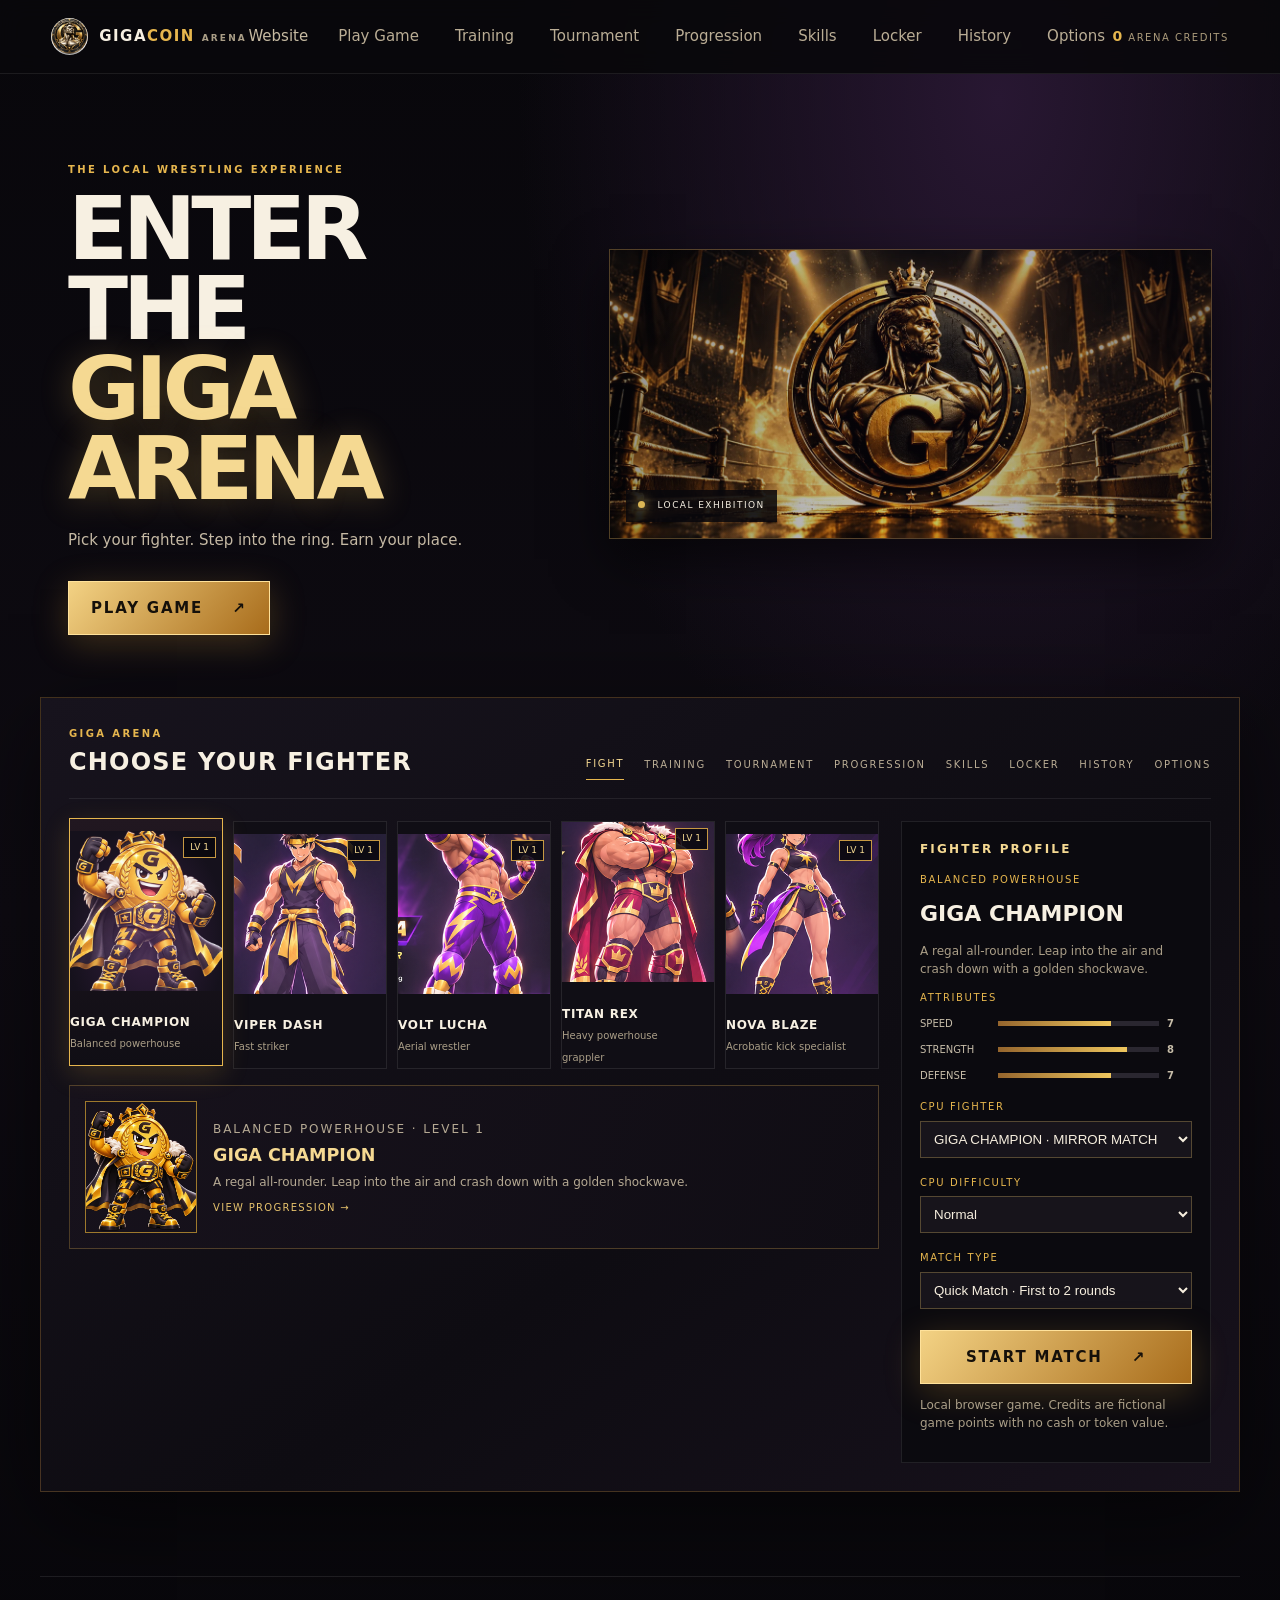
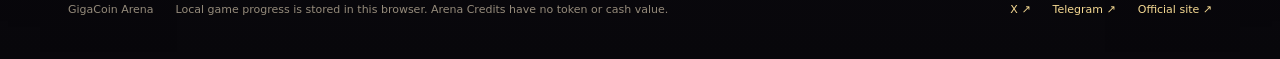
==== arena-play.html @ ba06111b "Add files via upload" ====
<!doctype html>
<html lang="en">
<head>
  <meta charset="utf-8"><meta name="viewport" content="width=device-width,initial-scale=1,viewport-fit=cover">
  <meta name="theme-color" content="#08070c"><meta name="description" content="Play GigaCoin Arena, a local wrestling fighting game.">
  <title>GigaCoin Arena — Play</title><link rel="icon" href="favicon.svg" type="image/svg+xml"><style>:root{color-scheme:dark;--bg:#09080c;--panel:#111018;--line:#624a22;--gold:#e6b64e;--gold2:#f5d992;--muted:#aa9e87;--purple:#8e55d2}*{box-sizing:border-box}body{margin:0;background:radial-gradient(ellipse at 78% 6%,#281732 0,transparent 34%),linear-gradient(#08070b,#0e0b12 55%,#08070b);color:#f7f0e2;font:15px/1.5 system-ui,Segoe UI,sans-serif}button,a{font:inherit}button{cursor:pointer;color:inherit}a{color:inherit;text-decoration:none}.topbar{height:74px;display:flex;align-items:center;justify-content:space-between;padding:0 max(4vw,22px);border-bottom:1px solid #ffffff15;background:#09080ce8;position:sticky;top:0;z-index:20;backdrop-filter:blur(12px)}.brand{display:flex;align-items:center;gap:11px;font-weight:900;letter-spacing:.1em}.brand img{width:37px;height:37px;object-fit:cover;border-radius:50%}.gold{color:var(--gold)}.brand small{font-size:9px;letter-spacing:.24em;color:var(--muted)}nav{display:flex;align-items:center;gap:24px}nav a{color:#c6baa2}nav button,.screen-tabs button{border:0;background:none;color:#baad95}nav button:hover,nav a:hover,.screen-tabs button:hover{color:var(--gold2)}.wallet{font-size:10px;letter-spacing:.15em;color:#ab9b7b}.wallet b{color:var(--gold);font-size:14px}.intro{max-width:1200px;margin:auto;padding:78px 28px 62px;display:grid;grid-template-columns:.9fr 1.1fr;gap:48px;align-items:center}.eyebrow{color:var(--gold);letter-spacing:.24em;font-size:10px;font-weight:800}.intro h1{font-size:clamp(48px,7vw,88px);line-height:.91;margin:12px 0 20px;letter-spacing:-.06em}.intro h1 span{color:var(--gold2);text-shadow:0 3px 32px #e6b64e44}.intro p:not(.eyebrow){color:#c5b9a4}.gold-button{border:1px solid #ffe29b;padding:15px 22px;margin-top:14px;background:linear-gradient(130deg,#f3d284,#a86c1b);color:#15100a;font-weight:900;letter-spacing:.12em;box-shadow:0 8px 35px #d89f3840}.gold-button span{margin-left:22px}.intro-art{height:290px;border:1px solid #d2a74c57;position:relative;overflow:hidden;box-shadow:0 20px 50px #0009}.intro-art:after{content:'';position:absolute;inset:0;background:linear-gradient(90deg,#09080c44,transparent 50%,#09080c66)}.intro-art img{height:100%;width:100%;object-fit:cover;opacity:.77}.live-tag{position:absolute;z-index:1;bottom:16px;left:16px;background:#09080cdc;padding:9px 12px;font-size:9px;letter-spacing:.16em}.live-tag i{display:inline-block;background:#dcb756;width:7px;height:7px;border-radius:50%;margin-right:8px;box-shadow:0 0 12px #ffdb70}.game-shell{max-width:1200px;margin:0 auto 84px;padding:28px;border:1px solid #a87a2f55;background:linear-gradient(145deg,#17131d,#0e0c12 58%,#17111c);box-shadow:0 26px 90px #0008}.game-heading{display:flex;justify-content:space-between;align-items:end;border-bottom:1px solid #ffffff13;padding-bottom:18px;margin-bottom:22px}.game-heading .eyebrow{margin:0}.game-heading h2{font-size:24px;letter-spacing:.05em;margin:3px 0 0}.screen-tabs{display:flex;gap:20px}.screen-tabs button{font-size:10px;letter-spacing:.17em;padding:8px 0}.screen-tabs button.selected{color:var(--gold2);border-bottom:1px solid var(--gold)}.view-grid{display:grid;grid-template-columns:minmax(0,1fr) 310px;gap:22px}.fighters{display:grid;grid-template-columns:repeat(5,1fr);gap:10px}.fighter-card{border:1px solid #ffffff17;background:#100e15;padding:0;text-align:left;transition:.2s;overflow:hidden}.fighter-card:hover,.fighter-card.active{border-color:var(--gold);transform:translateY(-3px);box-shadow:0 8px 25px #d9aa3930}.fighter-card canvas{width:100%;height:150px;background:linear-gradient(#251e32,#101015);display:block}.fighter-meta{padding:12px}.fighter-meta b{display:block;font-size:12px;letter-spacing:.06em}.fighter-meta small{color:var(--muted);font-size:10px}.side-panel{border:1px solid #ffffff17;background:#0b0a0f;padding:18px}.side-panel h3{margin:0 0 14px;color:var(--gold2);font-size:12px;letter-spacing:.18em}.stat{margin:11px 0;font-size:10px;color:#c7bda9;display:grid;grid-template-columns:70px 1fr 25px;gap:8px;align-items:center}.track{height:5px;background:#2a2730}.track i{display:block;height:100%;background:linear-gradient(90deg,#95652d,#efc75e)}select{background:#17141b;border:1px solid #554832;color:#f7efdf;padding:9px}.side-panel select{width:100%;margin:4px 0 12px}.play-row{display:flex;gap:8px}.play-row select{flex:1}.side-panel .gold-button{width:100%;margin-top:9px}.muted{color:var(--muted);font-size:12px}.arena{position:relative}.hud{display:flex;justify-content:space-between;gap:16px;margin-bottom:10px}.hudfighter{flex:1}.hudfighter:last-child{text-align:right}.hudfighter b{font-size:11px;letter-spacing:.1em}.meter{height:10px;background:#27232d;margin-top:4px;border:1px solid #ffffff12}.meter i{height:100%;display:block;background:linear-gradient(90deg,#8d1f30,#ff6558)}.meter.stamina i{background:linear-gradient(90deg,#167d75,#61e5bf)}.meter.special i{background:linear-gradient(90deg,#8b54cf,#e5adff)}.clock{font:700 24px Georgia;color:var(--gold2);min-width:50px;text-align:center}.arena canvas{display:block;width:100%;aspect-ratio:16/8.3;background:#080811;border:1px solid #b08a4770;touch-action:none}.game-msg{text-align:center;height:25px;color:var(--gold2);font-size:12px;padding:4px}.controls{display:flex;flex-wrap:wrap;justify-content:center;gap:7px;margin-top:6px}.controls button,.subtle-button{border:1px solid #78613a;background:#18151b;padding:9px 12px;font-size:10px;letter-spacing:.07em;touch-action:none;user-select:none}.controls button:active{background:#85682e}.move-control{display:flex;gap:5px;margin-right:12px}.game-note{text-align:center;font-size:10px;color:#968b79}.results{position:absolute;inset:38px 0 30px;display:grid;place-content:center;text-align:center;background:#09080cec;z-index:3}.results h2{font-size:38px;color:var(--gold2);margin:0}.results p{color:#cabda4}.menu-cards{display:grid;grid-template-columns:repeat(3,1fr);gap:14px}.menu-card{border:1px solid #ffffff16;background:#100e15;padding:18px}.menu-card h3{font-size:13px;color:var(--gold2);letter-spacing:.1em}.menu-card button,.menu-card select{margin-top:10px}.skill-row,.item-row{display:grid;grid-template-columns:1fr auto auto;gap:16px;align-items:center;border-bottom:1px solid #ffffff13;padding:13px 4px}.skill-row button,.item-row button{background:#1b171d;border:1px solid #6e572d;padding:7px 12px;color:var(--gold2)}.item-row small{display:block;color:var(--muted)}.section-label{color:var(--gold);letter-spacing:.16em;font-size:10px}.form-row{display:flex;justify-content:space-between;align-items:center;border-bottom:1px solid #ffffff12;padding:13px 0}.form-row input{accent-color:var(--gold)}.toast{color:#9fe2c4;font-size:12px;min-height:18px}footer{max-width:1200px;margin:auto;padding:25px 28px 40px;border-top:1px solid #ffffff17;display:flex;gap:22px;align-items:center;color:#958b7b;font-size:11px}footer span:nth-child(2){flex:1}footer a{color:var(--gold2)}
@media(max-width:850px){.intro{grid-template-columns:1fr;padding-top:45px;gap:26px}.intro-art{height:220px}.view-grid{grid-template-columns:1fr}.fighters{grid-template-columns:repeat(5,minmax(105px,1fr));overflow-x:auto;padding:4px}.fighter-card canvas{height:125px}.side-panel{display:grid;grid-template-columns:1fr 1fr;gap:0 18px}.side-panel h3,.side-panel .gold-button,.side-panel .muted{grid-column:1/-1}}@media(max-width:600px){.topbar{height:auto;min-height:62px;padding:10px 14px;flex-wrap:wrap}.brand img{width:30px;height:30px}nav{gap:12px;order:3;width:100%;overflow:auto;justify-content:center;border-top:1px solid #ffffff12;padding-top:8px}nav a,nav button{font-size:11px;white-space:nowrap}.wallet{font-size:8px}.intro{padding:36px 18px}.intro-art{height:165px}.game-shell{padding:16px 10px;margin-bottom:50px}.game-heading{align-items:start;gap:12px;flex-direction:column}.screen-tabs{width:100%;justify-content:space-between}.screen-tabs button{font-size:9px}.game-heading h2{font-size:19px}.arena canvas{aspect-ratio:1.18}.controls button{padding:11px 8px}.move-control{margin-right:0}.side-panel{display:block}.menu-cards{grid-template-columns:1fr 1fr}.fighter-meta{padding:8px}.fighter-meta b{font-size:10px}.fighter-meta small{font-size:9px}footer{flex-wrap:wrap;padding:20px 14px}footer span:nth-child(2){order:4;flex-basis:100%}}
@media(prefers-reduced-motion:reduce){*{scroll-behavior:auto!important;transition:none!important}}
.fighter-art{height:160px;position:relative;overflow:hidden;background:radial-gradient(ellipse at 50% 65%,#382044,#15111c 75%)}.fighter-art img{width:100%;height:100%;object-fit:cover;object-position:center 30%;display:block;mix-blend-mode:screen}.fighter-art canvas{position:absolute;inset:0;width:100%;height:100%;object-fit:contain;background:transparent}.fighter-art canvas[hidden]{display:none!important}.level-badge{position:absolute;right:6px;top:6px;padding:3px 6px;background:#09080ddd;color:var(--gold2);font-size:9px;border:1px solid #c79943}.selected-fighter,.profile-strip{display:flex;gap:16px;align-items:center;padding:15px;margin:16px 0;border:1px solid #c39a4a55;background:linear-gradient(110deg,#17121c,#100d14)}.selected-fighter>img{width:112px;height:132px;object-fit:cover;object-position:center 25%;border:1px solid #9e792c}.selected-fighter h3,.profile-strip h3{margin:0 0 4px;color:var(--gold2)}.selected-fighter p,.profile-strip p{margin:4px 0;color:#b5a993;font-size:12px}.selected-fighter a{font-size:10px;letter-spacing:.13em;color:#e6c26c}.profile-strip>img{width:88px;height:90px;object-fit:cover;object-position:center 22%;border:1px solid #9e792c;background:#18131d}.side-portrait{width:100%;height:130px;object-fit:cover;object-position:center 22%;border:1px solid #a67b39}.side-portrait.tall{height:220px;object-position:center 20%}.fighter-card .fighter-art img{transition:transform .3s}.fighter-card:hover .fighter-art img,.fighter-card.active .fighter-art img{transform:scale(1.08)}.fighter-card.active{background:linear-gradient(#211720,#100e15)}.fighter-card:disabled,.skill-row button:disabled,.item-row button:disabled{opacity:.45;cursor:not-allowed}.skill-row button:disabled,.item-row button:disabled{border-color:#36313b;color:#82796a}.progression-layout{display:grid;grid-template-columns:1fr 1fr;gap:20px}.profile-strip h3{font-size:18px}.progress-track{height:12px;background:#2b2430;border:1px solid #69512e;margin:14px 0}.progress-track i{display:block;height:100%;background:linear-gradient(90deg,#7c48a7,#d9ad4f)}.stat-grid{display:grid;grid-template-columns:repeat(4,1fr);gap:8px;margin:18px 0}.stat-grid>div{background:#17131c;border:1px solid #ffffff12;padding:12px;display:grid}.stat-grid b{font-size:18px;color:var(--gold2)}.stat-grid small{font-size:8px;letter-spacing:.1em;color:var(--muted)}.progress-roster{display:grid;gap:8px}.progress-fighter{display:flex;align-items:center;gap:12px;width:100%;text-align:left;background:#100e15;border:1px solid #ffffff16;padding:8px}.progress-fighter.active{border-color:var(--gold)}.progress-fighter img{width:48px;height:54px;object-fit:cover;object-position:center 22%}.progress-fighter span{flex:1;display:grid}.progress-fighter small{color:var(--muted)}.progress-fighter i{height:4px;background:#302b34;margin-top:5px}.progress-fighter em{display:block;height:100%;background:var(--purple)}.history-row{display:grid;grid-template-columns:54px 1fr auto auto;gap:12px;align-items:center;padding:10px;border-bottom:1px solid #ffffff14}.history-row img{width:50px;height:56px;object-fit:cover;object-position:center 20%}.history-row div{display:grid}.history-row small{color:var(--muted);font-size:10px}.history-row span{font-size:10px;text-align:right;color:var(--gold2)}.win-text{color:#9ae1bb}.loss-text{color:#ec8d87}.training-board{border:1px solid #92703d;background:linear-gradient(130deg,#15111b,#0e0c12);padding:20px}.training-actions{display:flex;gap:16px;justify-content:space-between;align-items:center;padding:18px 0;border-block:1px solid #ffffff15}.training-actions span{font-size:11px;color:#c2b59b}.hud-name{display:flex;gap:10px;align-items:center}.hudfighter:last-child .hud-name{justify-content:flex-end;flex-direction:row-reverse}.hud-name img{width:50px;height:48px;object-fit:cover;object-position:center 24%;border:1px solid #c4a356}.hudfighter{display:grid;grid-template-columns:1fr}.hudfighter:last-child{text-align:right}.result-fighters{display:flex;justify-content:center;align-items:center;gap:14px}.result-fighters img{width:80px;height:82px;object-fit:cover;object-position:center 22%;border:1px solid var(--gold)}.result-fighters span{color:var(--gold2);font-weight:900}.round-results{display:flex;justify-content:center;gap:8px;margin:10px}.result-round{display:grid;gap:4px;background:#1b1720;border:1px solid #5b4625;padding:9px 13px;font-size:10px}.result-round b{color:var(--gold2)}.pause-screen{background:#08070cf2}.pause-screen .play-row{justify-content:center}.shake{animation:shake .08s linear 2}@keyframes shake{25%{transform:translateX(-3px)}75%{transform:translateX(3px)}}
@media(max-width:850px){.progression-layout{grid-template-columns:1fr}.side-portrait.tall{height:170px}}@media(max-width:600px){nav{gap:10px;justify-content:flex-start}.screen-tabs{overflow-x:auto;gap:14px}.screen-tabs button{white-space:nowrap}.fighter-art{height:122px}.selected-fighter{padding:10px;gap:10px}.selected-fighter>img{width:76px;height:100px}.profile-strip>img{width:64px;height:72px}.history-row{grid-template-columns:42px 1fr auto}.history-row img{width:40px;height:48px}.history-row span{grid-column:2/-1;text-align:left}.hud-name img{width:36px;height:38px}.hud-name b{font-size:9px}.stat-grid{grid-template-columns:repeat(2,1fr)}.training-actions{align-items:stretch;flex-direction:column}.result-fighters img{width:61px;height:65px}.round-results{flex-wrap:wrap}.controls{gap:5px}.controls button{font-size:9px}}
</style>
</head>
<body>
<header class="topbar"><a class="brand" href="index.html"><img src="gigacoin-coin.webp" alt=""><span>GIGA<span class="gold">COIN</span> <small>ARENA</small></span></a><nav><a href="index.html">Website</a><button data-screen="fighters">Play Game</button><button data-screen="training">Training</button><button data-screen="tournament">Tournament</button><button data-screen="progression">Progression</button><button data-screen="skills">Skills</button><button data-screen="inventory">Locker</button><button data-screen="history">History</button><button data-screen="settings">Options</button></nav><span class="wallet"><b id="credits">0</b> ARENA CREDITS</span></header>
<main>
<section class="intro"><div><p class="eyebrow">THE LOCAL WRESTLING EXPERIENCE</p><h1>ENTER THE<br><span>GIGA ARENA</span></h1><p>Pick your fighter. Step into the ring. Earn your place.</p><button class="gold-button" data-screen="fighters">PLAY GAME <span>↗</span></button></div><div class="intro-art"><img src="gigacoin-cover.webp" alt="GigaCoin arena artwork"><div class="live-tag"><i></i> LOCAL EXHIBITION</div></div></section>
<section class="game-shell" id="play"><div class="game-heading"><div><p class="eyebrow">GIGA ARENA</p><h2 id="screen-title">CHOOSE YOUR FIGHTER</h2></div><div class="screen-tabs"><button class="selected" data-screen="fighters">FIGHT</button><button data-screen="training">TRAINING</button><button data-screen="tournament">TOURNAMENT</button><button data-screen="progression">PROGRESSION</button><button data-screen="skills">SKILLS</button><button data-screen="inventory">LOCKER</button><button data-screen="history">HISTORY</button><button data-screen="settings">OPTIONS</button></div></div>
<div id="view"></div>
</section>
<footer><span>GigaCoin Arena</span><span>Local game progress is stored in this browser. Arena Credits have no token or cash value.</span><a href="https://x.com/GigaSolanaCoin" target="_blank" rel="noopener">X ↗</a><a href="https://t.me/GigaOfficialCoin" target="_blank" rel="noopener">Telegram ↗</a><a href="https://gigacoin.onrender.com/" target="_blank" rel="noopener">Official site ↗</a></footer>
</main><script src="giga-arena-v4fix.js"></script>
</body></html>
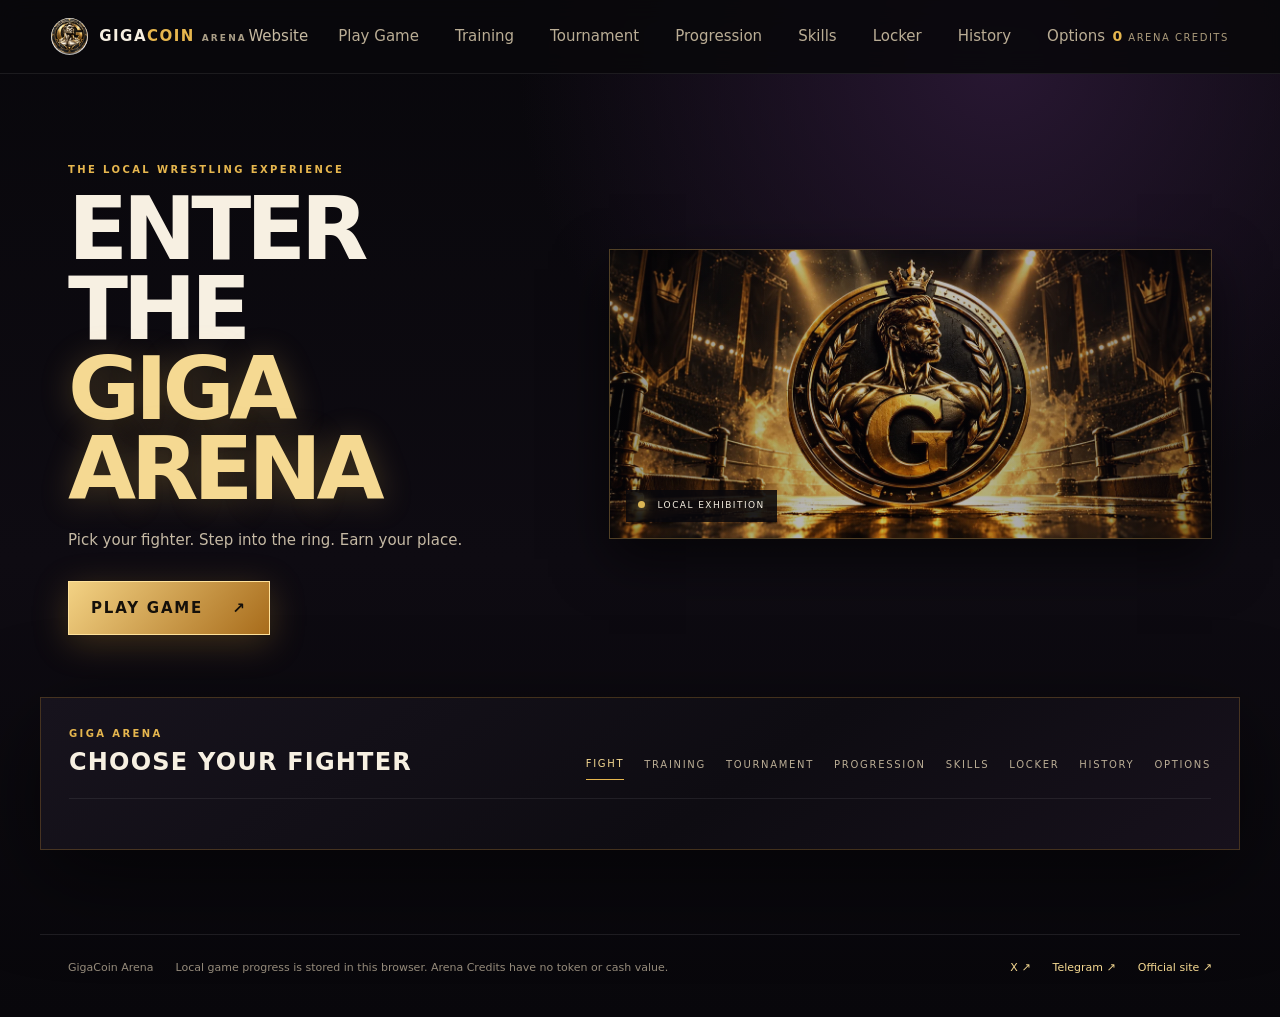
==== commit 5acfba49: "Add files via upload" ====
--- a/arena-play.html
+++ b/arena-play.html
@@ -18,5 +18,5 @@
 <div id="view"></div>
 </section>
 <footer><span>GigaCoin Arena</span><span>Local game progress is stored in this browser. Arena Credits have no token or cash value.</span><a href="https://x.com/GigaSolanaCoin" target="_blank" rel="noopener">X ↗</a><a href="https://t.me/GigaOfficialCoin" target="_blank" rel="noopener">Telegram ↗</a><a href="https://gigacoin.onrender.com/" target="_blank" rel="noopener">Official site ↗</a></footer>
-</main><script src="giga-arena-v4fix.js"></script>
+</main><script type="module" src="game/engine.js"></script>
 </body></html>
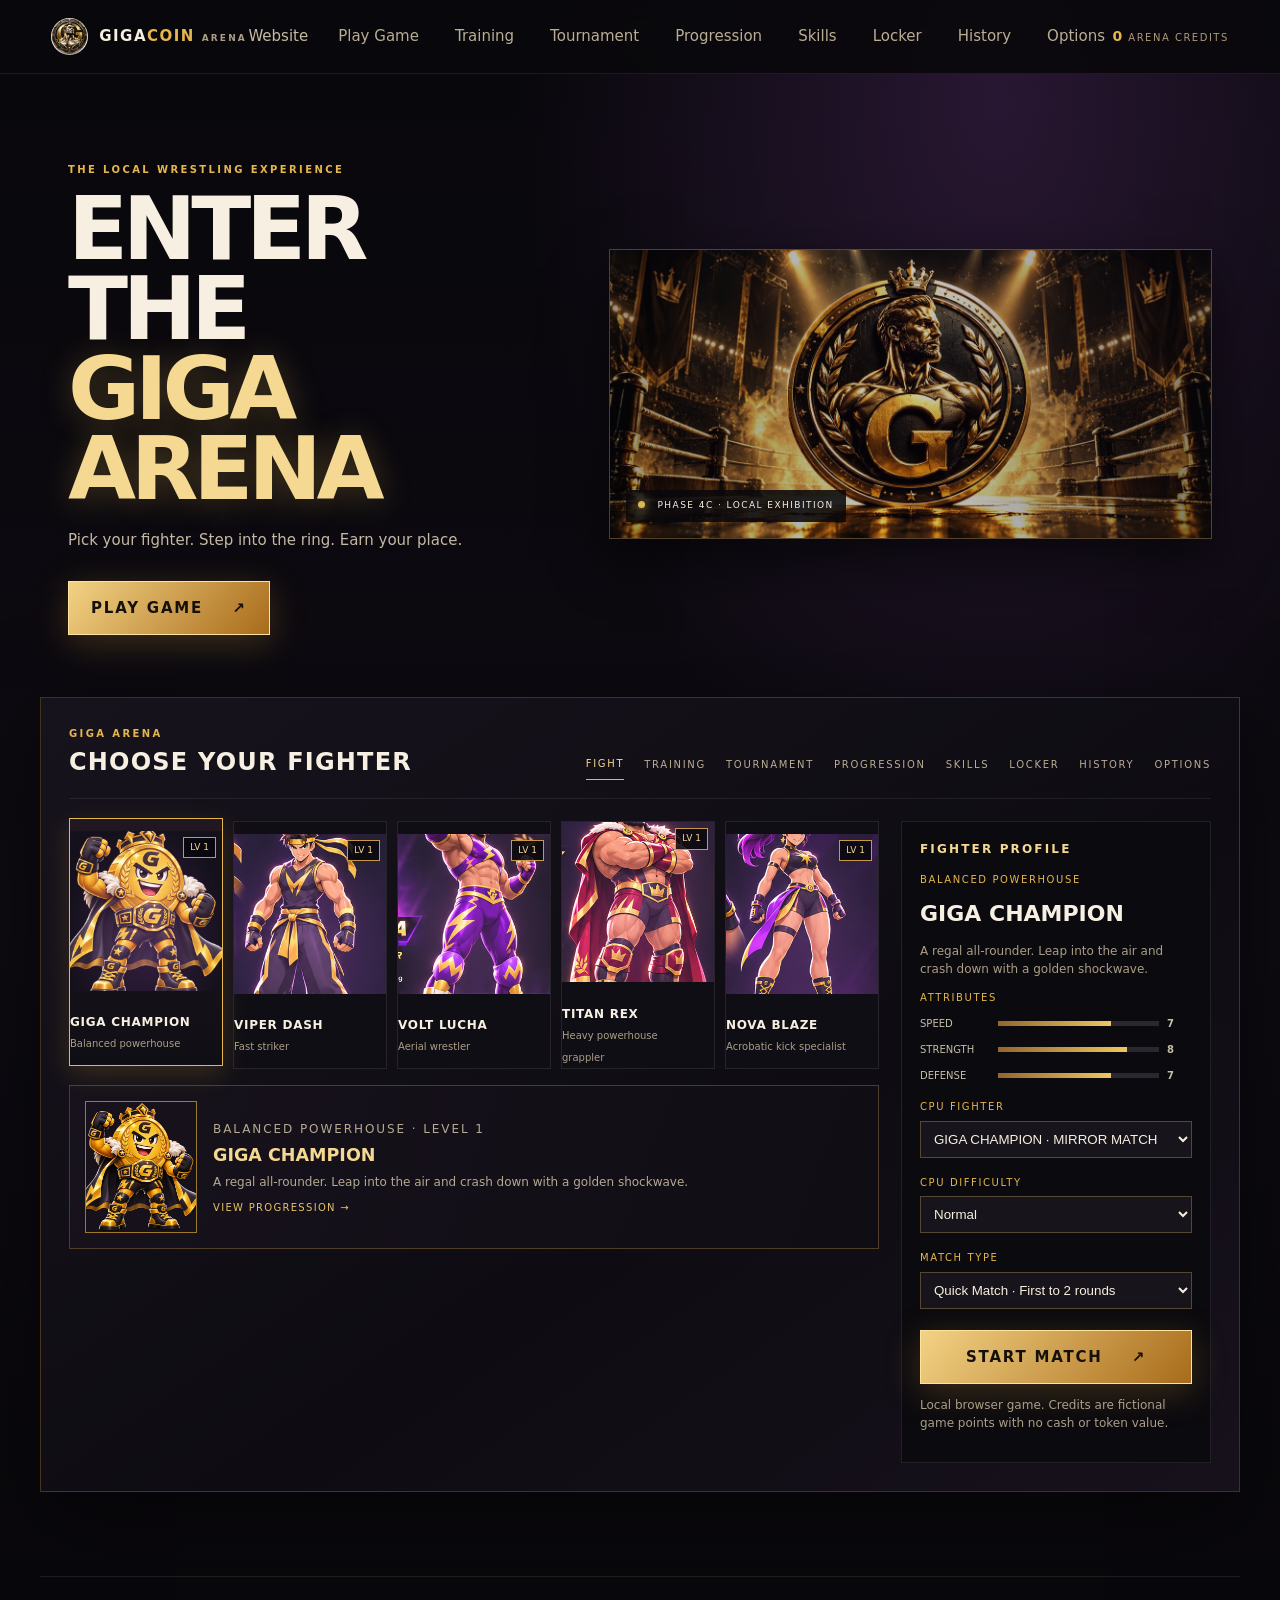
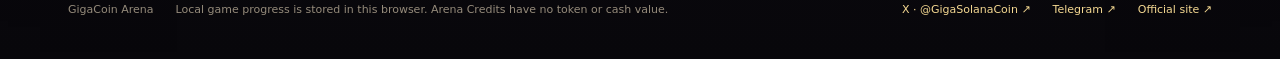
==== commit 37cbd2d9: "Add files via upload" ====
--- a/arena-play.html
+++ b/arena-play.html
@@ -13,10 +13,10 @@
 <body>
 <header class="topbar"><a class="brand" href="index.html"><img src="gigacoin-coin.webp" alt=""><span>GIGA<span class="gold">COIN</span> <small>ARENA</small></span></a><nav><a href="index.html">Website</a><button data-screen="fighters">Play Game</button><button data-screen="training">Training</button><button data-screen="tournament">Tournament</button><button data-screen="progression">Progression</button><button data-screen="skills">Skills</button><button data-screen="inventory">Locker</button><button data-screen="history">History</button><button data-screen="settings">Options</button></nav><span class="wallet"><b id="credits">0</b> ARENA CREDITS</span></header>
 <main>
-<section class="intro"><div><p class="eyebrow">THE LOCAL WRESTLING EXPERIENCE</p><h1>ENTER THE<br><span>GIGA ARENA</span></h1><p>Pick your fighter. Step into the ring. Earn your place.</p><button class="gold-button" data-screen="fighters">PLAY GAME <span>↗</span></button></div><div class="intro-art"><img src="gigacoin-cover.webp" alt="GigaCoin arena artwork"><div class="live-tag"><i></i> LOCAL EXHIBITION</div></div></section>
+<section class="intro"><div><p class="eyebrow">THE LOCAL WRESTLING EXPERIENCE</p><h1>ENTER THE<br><span>GIGA ARENA</span></h1><p>Pick your fighter. Step into the ring. Earn your place.</p><button class="gold-button" data-screen="fighters">PLAY GAME <span>↗</span></button></div><div class="intro-art"><img src="gigacoin-cover.webp" alt="GigaCoin arena artwork"><div class="live-tag"><i></i> PHASE 4C · LOCAL EXHIBITION</div></div></section>
 <section class="game-shell" id="play"><div class="game-heading"><div><p class="eyebrow">GIGA ARENA</p><h2 id="screen-title">CHOOSE YOUR FIGHTER</h2></div><div class="screen-tabs"><button class="selected" data-screen="fighters">FIGHT</button><button data-screen="training">TRAINING</button><button data-screen="tournament">TOURNAMENT</button><button data-screen="progression">PROGRESSION</button><button data-screen="skills">SKILLS</button><button data-screen="inventory">LOCKER</button><button data-screen="history">HISTORY</button><button data-screen="settings">OPTIONS</button></div></div>
-<div id="view"></div>
+<div id="view"><p>Loading Giga Arena…</p></div>
 </section>
-<footer><span>GigaCoin Arena</span><span>Local game progress is stored in this browser. Arena Credits have no token or cash value.</span><a href="https://x.com/GigaSolanaCoin" target="_blank" rel="noopener">X ↗</a><a href="https://t.me/GigaOfficialCoin" target="_blank" rel="noopener">Telegram ↗</a><a href="https://gigacoin.onrender.com/" target="_blank" rel="noopener">Official site ↗</a></footer>
-</main><script type="module" src="game/engine.js"></script>
+<footer><span>GigaCoin Arena</span><span>Local game progress is stored in this browser. Arena Credits have no token or cash value.</span><a href="https://x.com/GigaSolanaCoin" target="_blank" rel="noopener">X · @GigaSolanaCoin ↗</a><a href="https://t.me/GigaOfficialCoin" target="_blank" rel="noopener">Telegram ↗</a><a href="https://gigacoin.onrender.com/" target="_blank" rel="noopener">Official site ↗</a></footer>
+</main><script>window.addEventListener("error",function(e){var v=document.getElementById("view");if(v && !v.querySelector(".fighter-card, canvas#fight") && /Loading Giga Arena/.test(v.textContent))v.textContent="Game failed to load. Refresh and check the deployment files.";});</script><script src="giga-phase4c-assets.js"></script><script src="giga-phase4c-engine.js"></script>
 </body></html>
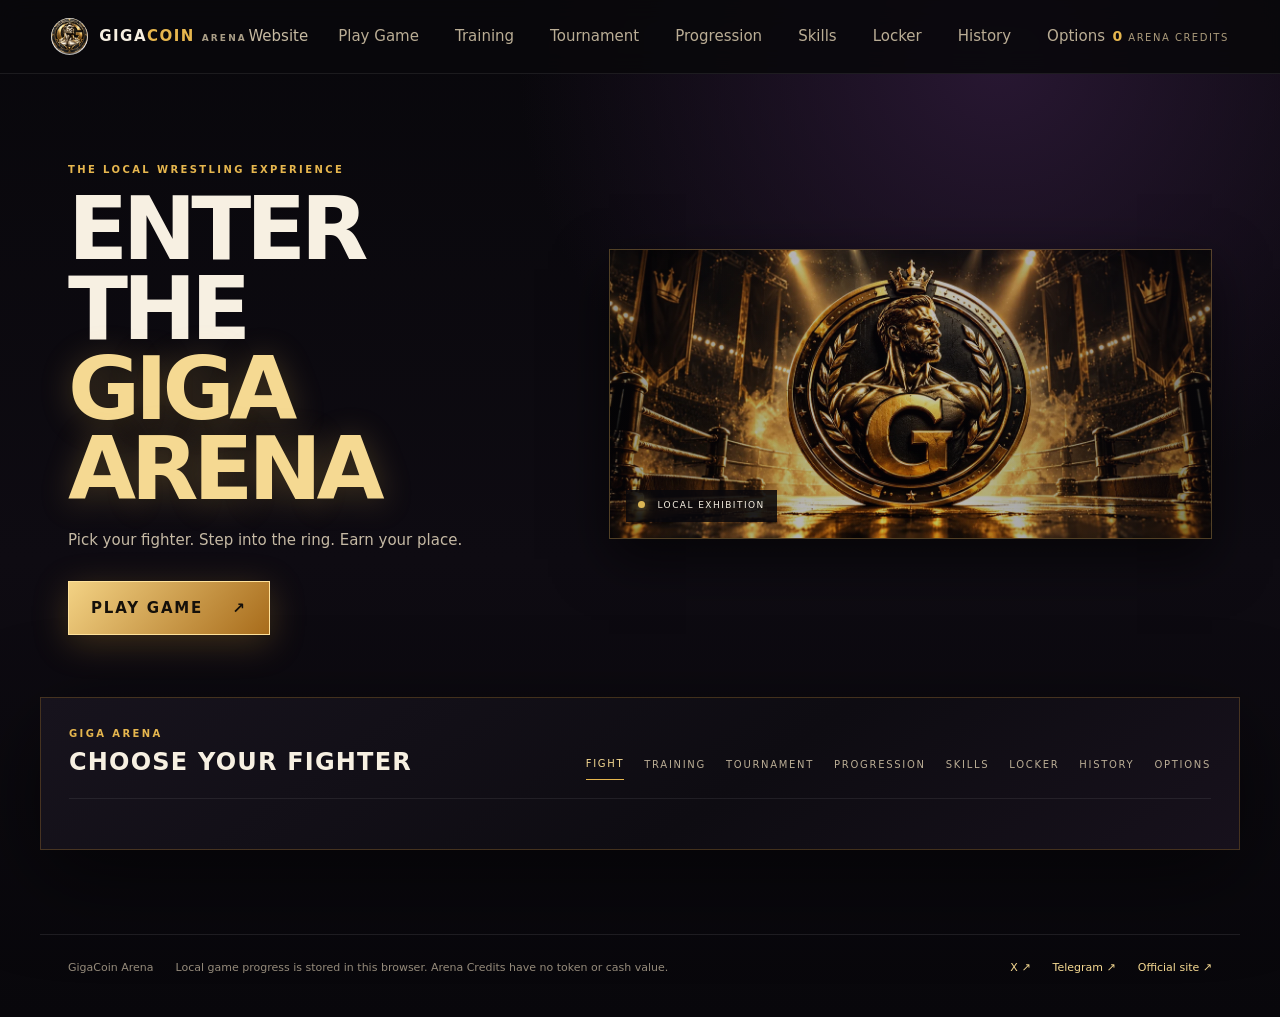
==== commit 685252a6: "Add files via upload" ====
--- a/arena-play.html
+++ b/arena-play.html
@@ -13,10 +13,10 @@
 <body>
 <header class="topbar"><a class="brand" href="index.html"><img src="gigacoin-coin.webp" alt=""><span>GIGA<span class="gold">COIN</span> <small>ARENA</small></span></a><nav><a href="index.html">Website</a><button data-screen="fighters">Play Game</button><button data-screen="training">Training</button><button data-screen="tournament">Tournament</button><button data-screen="progression">Progression</button><button data-screen="skills">Skills</button><button data-screen="inventory">Locker</button><button data-screen="history">History</button><button data-screen="settings">Options</button></nav><span class="wallet"><b id="credits">0</b> ARENA CREDITS</span></header>
 <main>
-<section class="intro"><div><p class="eyebrow">THE LOCAL WRESTLING EXPERIENCE</p><h1>ENTER THE<br><span>GIGA ARENA</span></h1><p>Pick your fighter. Step into the ring. Earn your place.</p><button class="gold-button" data-screen="fighters">PLAY GAME <span>↗</span></button></div><div class="intro-art"><img src="gigacoin-cover.webp" alt="GigaCoin arena artwork"><div class="live-tag"><i></i> PHASE 4C · LOCAL EXHIBITION</div></div></section>
+<section class="intro"><div><p class="eyebrow">THE LOCAL WRESTLING EXPERIENCE</p><h1>ENTER THE<br><span>GIGA ARENA</span></h1><p>Pick your fighter. Step into the ring. Earn your place.</p><button class="gold-button" data-screen="fighters">PLAY GAME <span>↗</span></button></div><div class="intro-art"><img src="gigacoin-cover.webp" alt="GigaCoin arena artwork"><div class="live-tag"><i></i> LOCAL EXHIBITION</div></div></section>
 <section class="game-shell" id="play"><div class="game-heading"><div><p class="eyebrow">GIGA ARENA</p><h2 id="screen-title">CHOOSE YOUR FIGHTER</h2></div><div class="screen-tabs"><button class="selected" data-screen="fighters">FIGHT</button><button data-screen="training">TRAINING</button><button data-screen="tournament">TOURNAMENT</button><button data-screen="progression">PROGRESSION</button><button data-screen="skills">SKILLS</button><button data-screen="inventory">LOCKER</button><button data-screen="history">HISTORY</button><button data-screen="settings">OPTIONS</button></div></div>
-<div id="view"><p>Loading Giga Arena…</p></div>
+<div id="view"></div>
 </section>
-<footer><span>GigaCoin Arena</span><span>Local game progress is stored in this browser. Arena Credits have no token or cash value.</span><a href="https://x.com/GigaSolanaCoin" target="_blank" rel="noopener">X · @GigaSolanaCoin ↗</a><a href="https://t.me/GigaOfficialCoin" target="_blank" rel="noopener">Telegram ↗</a><a href="https://gigacoin.onrender.com/" target="_blank" rel="noopener">Official site ↗</a></footer>
-</main><script>window.addEventListener("error",function(e){var v=document.getElementById("view");if(v && !v.querySelector(".fighter-card, canvas#fight") && /Loading Giga Arena/.test(v.textContent))v.textContent="Game failed to load. Refresh and check the deployment files.";});</script><script src="giga-phase4c-assets.js"></script><script src="giga-phase4c-engine.js"></script>
+<footer><span>GigaCoin Arena</span><span>Local game progress is stored in this browser. Arena Credits have no token or cash value.</span><a href="https://x.com/GigaSolanaCoin" target="_blank" rel="noopener">X ↗</a><a href="https://t.me/GigaOfficialCoin" target="_blank" rel="noopener">Telegram ↗</a><a href="https://gigacoin.onrender.com/" target="_blank" rel="noopener">Official site ↗</a></footer>
+</main><script type="module" src="game/engine.js"></script>
 </body></html>
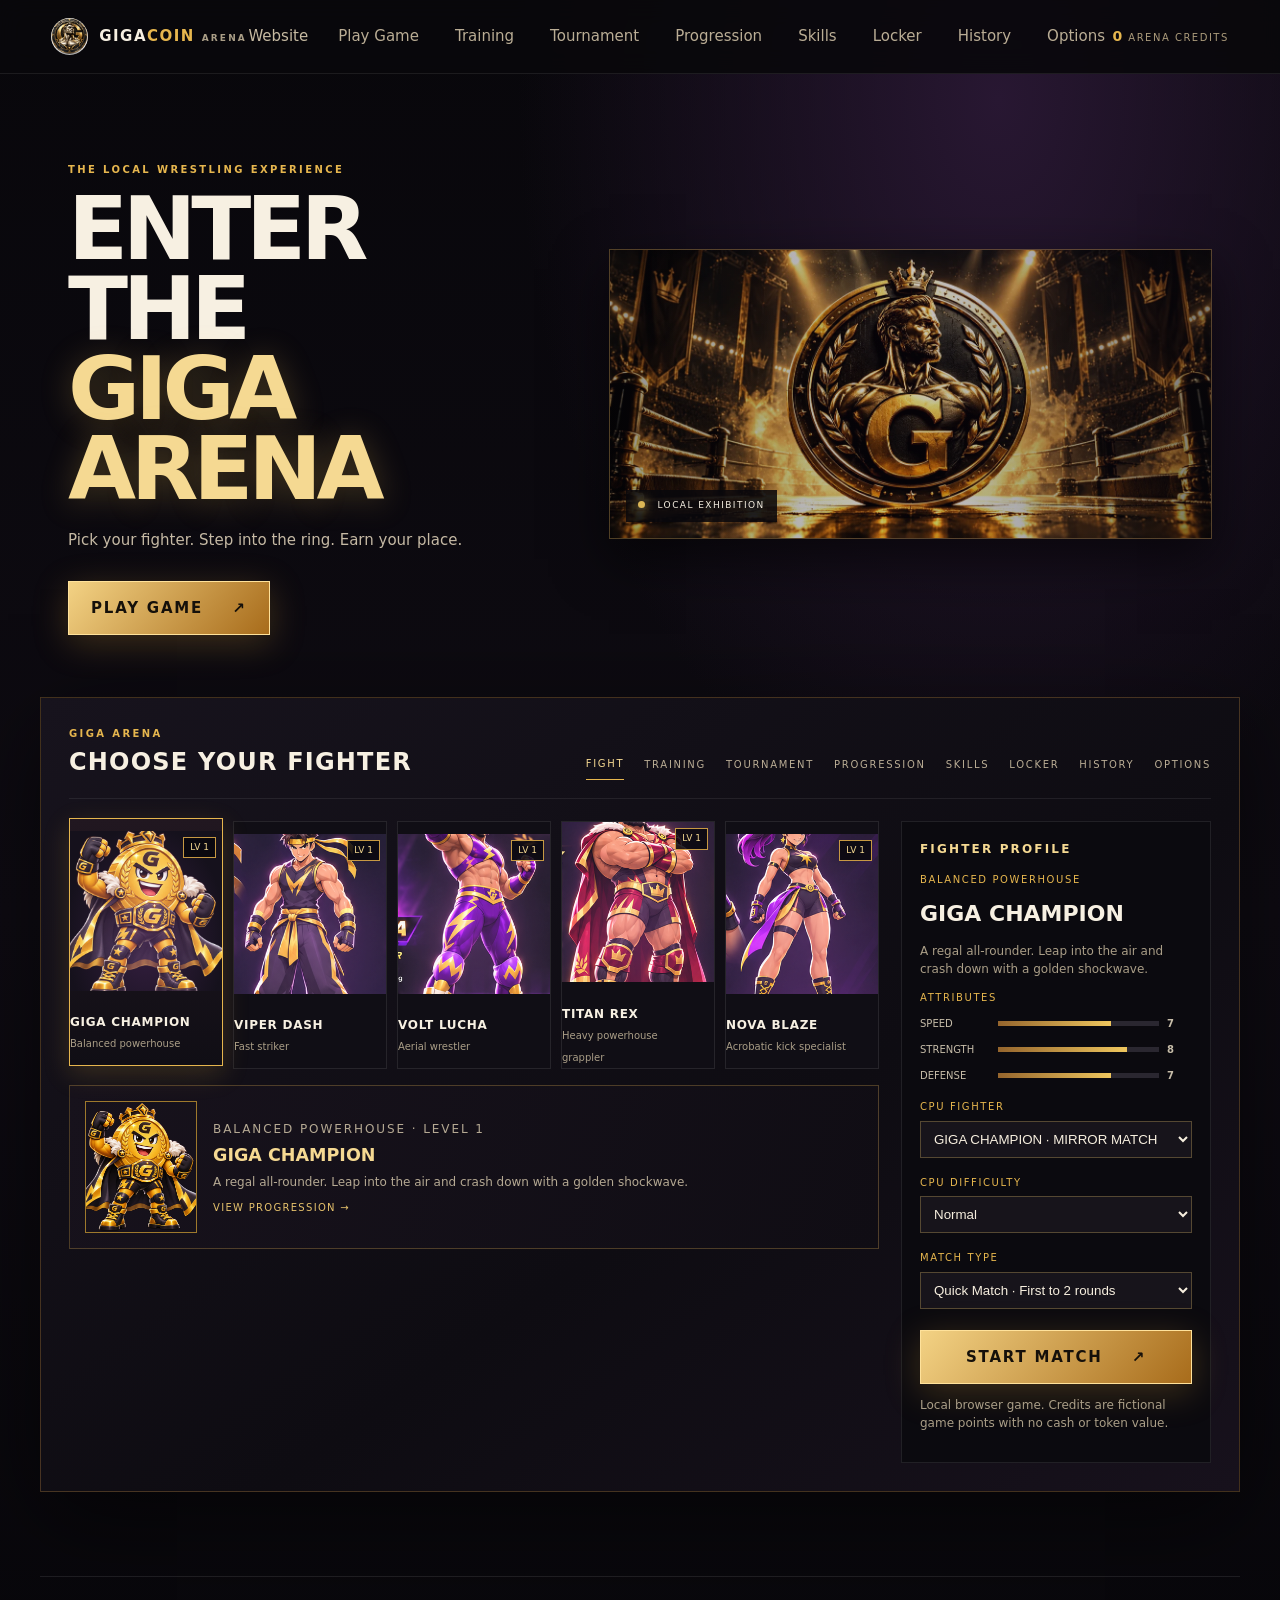
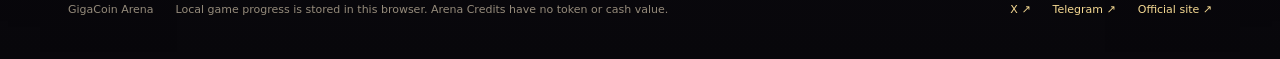
==== commit 58794c50: "Add files via upload" ====
--- a/arena-play.html
+++ b/arena-play.html
@@ -18,5 +18,5 @@
 <div id="view"></div>
 </section>
 <footer><span>GigaCoin Arena</span><span>Local game progress is stored in this browser. Arena Credits have no token or cash value.</span><a href="https://x.com/GigaSolanaCoin" target="_blank" rel="noopener">X ↗</a><a href="https://t.me/GigaOfficialCoin" target="_blank" rel="noopener">Telegram ↗</a><a href="https://gigacoin.onrender.com/" target="_blank" rel="noopener">Official site ↗</a></footer>
-</main><script type="module" src="game/engine.js"></script>
+</main><script src="giga-phase4d-assets-fixed.js"></script><script src="giga-phase4d-engine-fixed.js"></script>
 </body></html>
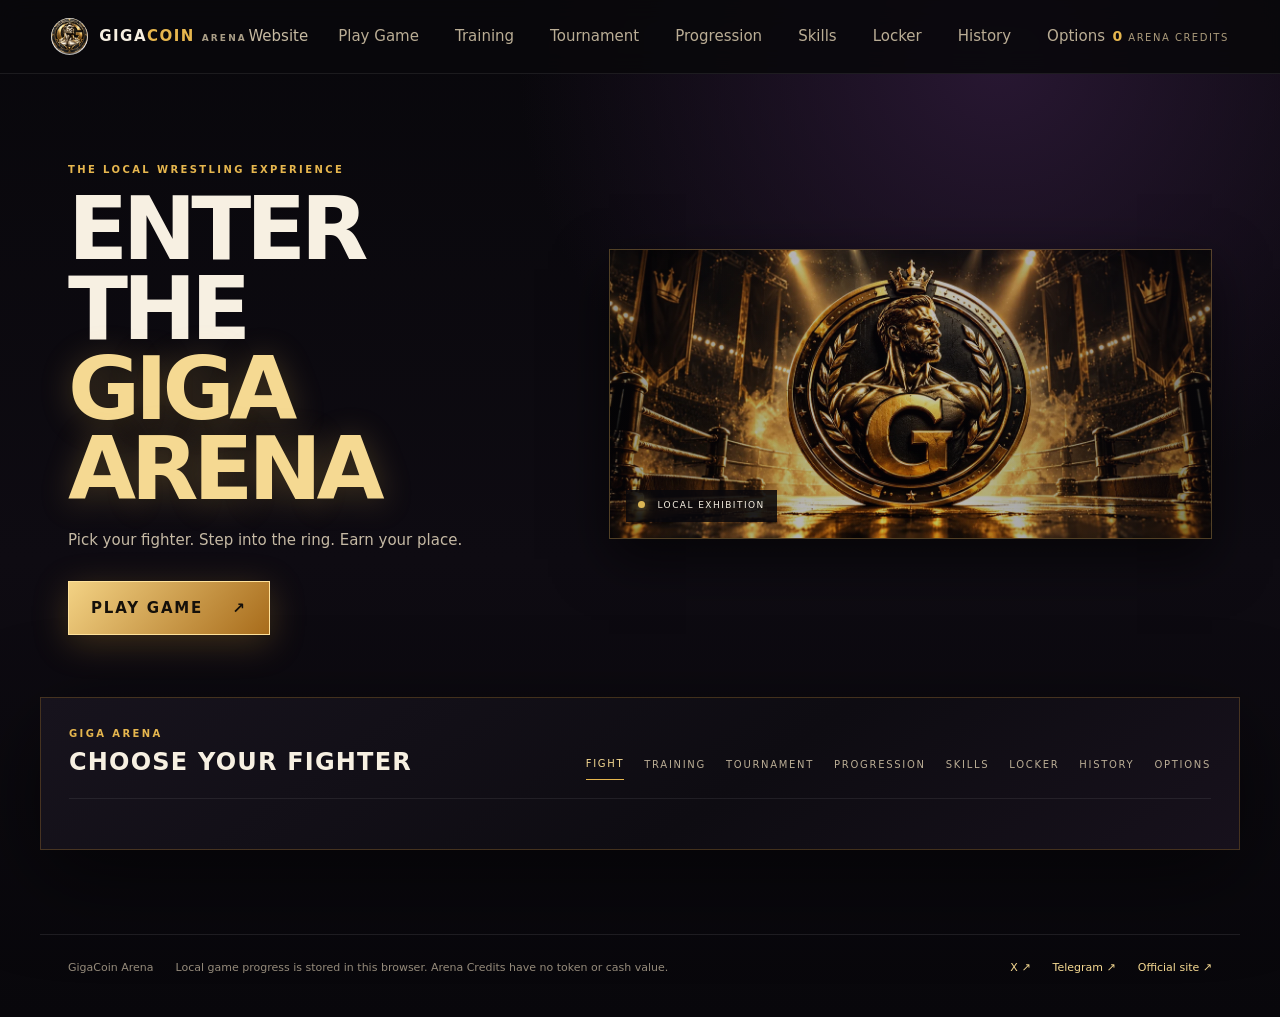
==== commit 6dbe9504: "Add files via upload" ====
--- a/arena-play.html
+++ b/arena-play.html
@@ -17,6 +17,6 @@
 <section class="game-shell" id="play"><div class="game-heading"><div><p class="eyebrow">GIGA ARENA</p><h2 id="screen-title">CHOOSE YOUR FIGHTER</h2></div><div class="screen-tabs"><button class="selected" data-screen="fighters">FIGHT</button><button data-screen="training">TRAINING</button><button data-screen="tournament">TOURNAMENT</button><button data-screen="progression">PROGRESSION</button><button data-screen="skills">SKILLS</button><button data-screen="inventory">LOCKER</button><button data-screen="history">HISTORY</button><button data-screen="settings">OPTIONS</button></div></div>
 <div id="view"></div>
 </section>
-<footer><span>GigaCoin Arena</span><span>Local game progress is stored in this browser. Arena Credits have no token or cash value.</span><a href="https://x.com/GigaSolanaCoin" target="_blank" rel="noopener">X ↗</a><a href="https://t.me/GigaOfficialCoin" target="_blank" rel="noopener">Telegram ↗</a><a href="https://gigacoin.onrender.com/" target="_blank" rel="noopener">Official site ↗</a></footer>
-</main><script src="giga-phase4d-assets-fixed.js"></script><script src="giga-phase4d-engine-fixed.js"></script>
+<footer><span>GigaCoin Arena</span><span>Local game progress is stored in this browser. Arena Credits have no token or cash value.</span><a href="https://x.com/GigaSolCoin" target="_blank" rel="noopener">X ↗</a><a href="https://t.me/GigaOfficialCoin" target="_blank" rel="noopener">Telegram ↗</a><a href="https://gigacoin.onrender.com/" target="_blank" rel="noopener">Official site ↗</a></footer>
+</main><script type="module" src="game/engine.js"></script>
 </body></html>
